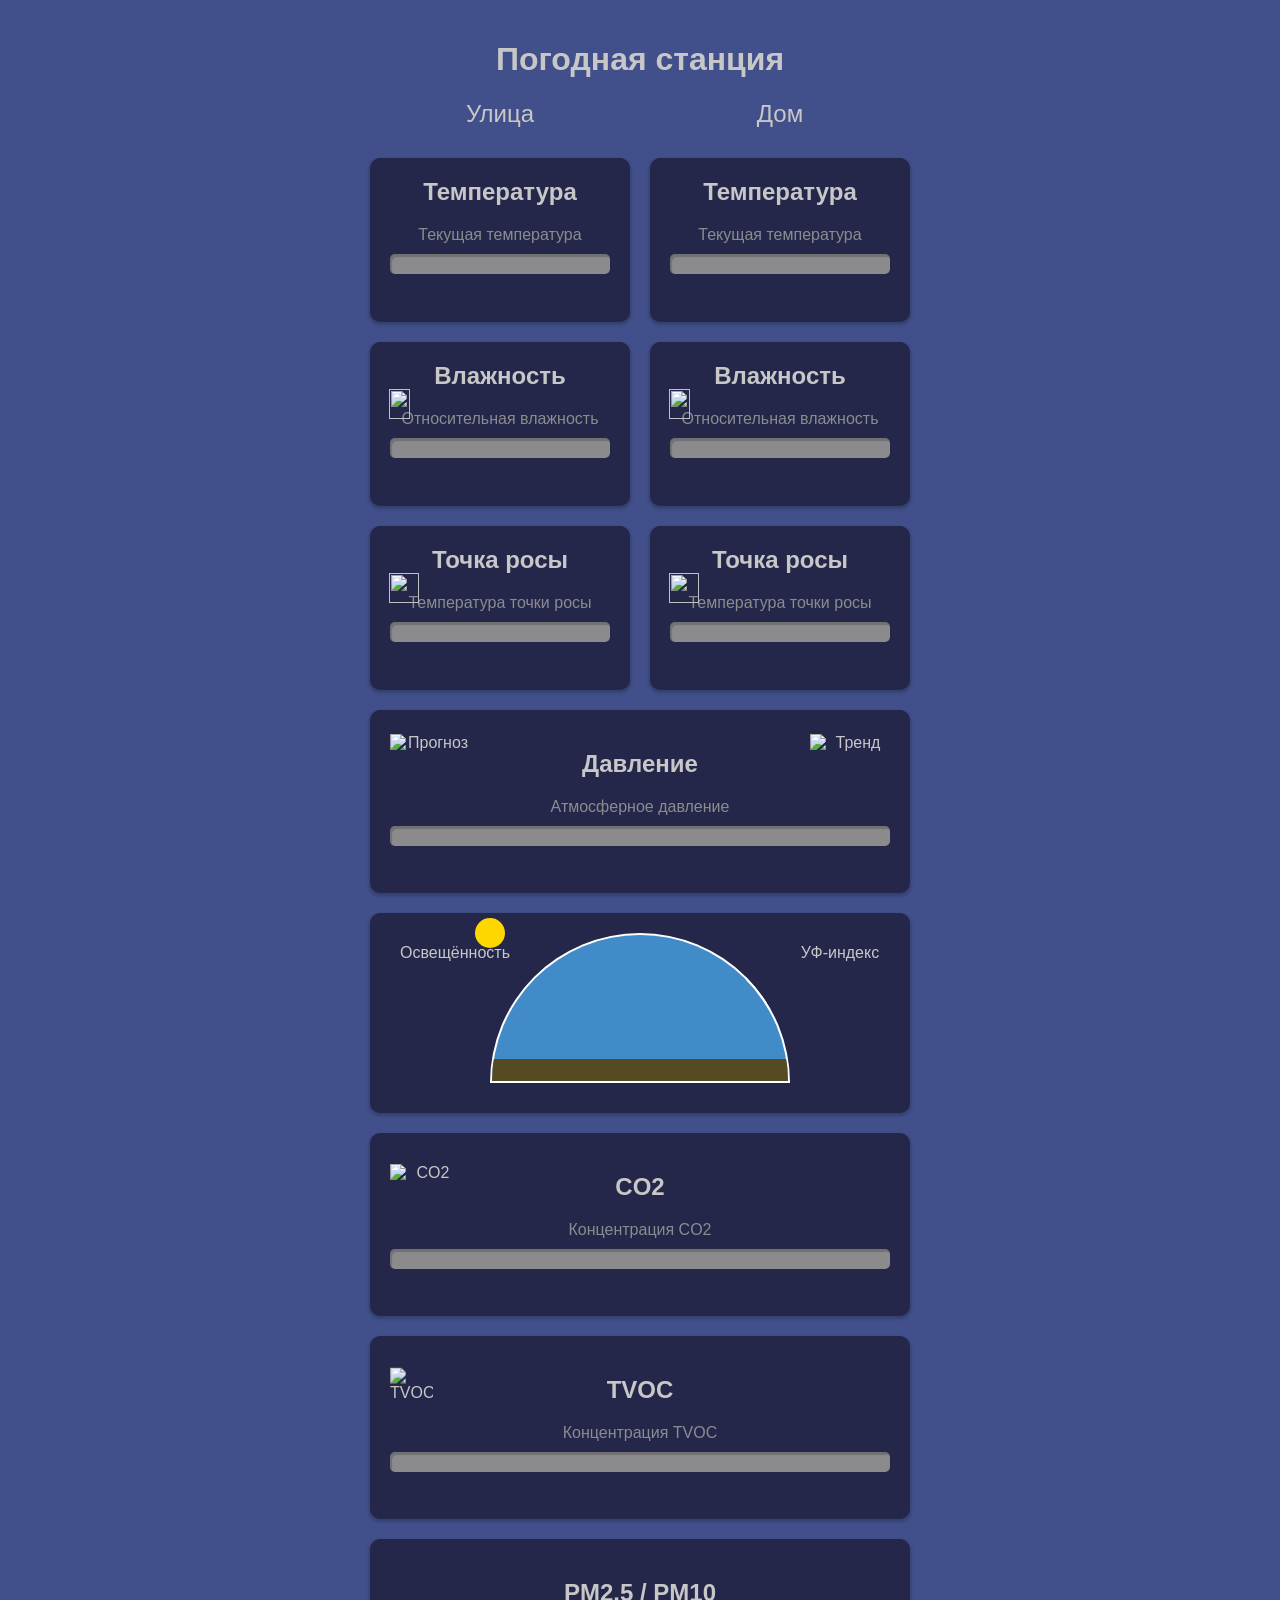
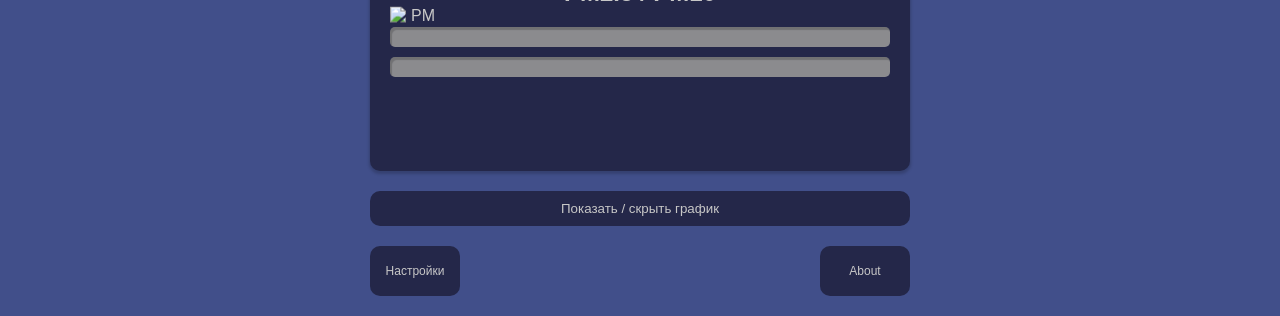
==== data/index.html @ 2220c4e9 "Add PM2.5/PM10 widget and update data handling in index.html and script.js; update .gitignore and ad" ====
<!DOCTYPE html>
<html lang="ru">
<meta charset="UTF-8">
<head>
    <title>ESP32 Dashboard</title>
    <style>
        body {
            font-family: sans-serif;
            color: #c7c7c7;
            background-color: #414f8a;
            display: flex;
            flex-direction: column;
            align-items: center;
            margin: 0;
            padding: 20px;
        }

        /* ── Основная сетка ─────────────────────────────────── */
        .container {
            display: grid;
            grid-template-columns: repeat(2, 1fr);
            grid-gap: 20px;
            max-width: 800px;
        }

        .widget-title {
            grid-column: span 1;
            text-align: center;
            font-size: 24px;
            margin-bottom: 10px;
        }

        /* ── Виджет (маленький, 2 колонки) ─────────────────── */
        .widget {
            width: 220px;
            height: 124px;
            position: relative;
            background-color: #242749;
            color: #c7c7c7;
            border-radius: 10px;
            padding: 20px;
            box-shadow: 0 2px 3px 1px rgba(0, 0, 0, 0.185);
            text-align: center;
            transition: background-color 0.3s ease;
        }

        .widget::before {
            content: "";
            position: absolute;
            left: 0;
            top: 0;
            width: 4px;
            height: 100%;
            background: var(--left-border-color, transparent);
            border-radius: 10px 0 0 10px;
        }

        .widget:hover { background-color: #575eac; }

        /* ── Иконки в виджетах (классы вместо дублирующихся id) */
        .temperature-icon {
            position: absolute;
            left: 19px; top: 38%;
            transform: translateY(-50%);
            width: 13px; height: 30px;
        }

        .humidity-icon {
            position: absolute;
            left: 19px; top: 38%;
            transform: translateY(-50%);
            width: 21px; height: 30px;
        }

        .dew-point-icon {
            position: absolute;
            left: 19px; top: 38%;
            transform: translateY(-50%);
            width: 30px; height: 30px;
        }

        /* ── Виджет давления и прогноза (широкий, 2 колонки) ── */
        .pressure-widget {
            width: 500px;
            height: 143px;
            grid-column: span 2;
            position: relative;
            background-color: #242749;
            color: #c7c7c7;
            border-radius: 10px;
            padding: 20px;
            box-shadow: 0 2px 3px 1px rgba(0, 0, 0, 0.185);
            text-align: center;
            transition: background-color 0.3s ease;
        }

        .pressure-widget:hover { background-color: #575eac; }

        .pressure-widget-tall {
            width: 500px;
            height: 192px;
            grid-column: span 2;
            position: relative;
            background-color: #242749;
            color: #c7c7c7;
            border-radius: 10px;
            padding: 20px;
            box-shadow: 0 2px 3px 1px rgba(0, 0, 0, 0.185);
            text-align: center;
            transition: background-color 0.3s ease;
        }

        .pressure-widget-tall:hover { background-color: #575eac; }

        #weatherIcon {
            position: absolute;
            left: 20px; top: 35%;
            transform: translateY(-50%);
            width: 80px; height: 80px;
        }

        #trendIcon {
            position: absolute;
            right: 20px; top: 35%;
            transform: translateY(-50%);
            width: 80px; height: 80px;
        }

        #CO2Icon {
            position: absolute;
            left: 20px; top: 41%;
            transform: translateY(-55%);
            width: 70px; height: 80px;
        }

        #TVOCIcon {
            position: absolute;
            left: 20px; top: 41%;
            transform: translateY(-55%);
            width: 43px; height: 79px;
        }

        #PMIcon {
            position: absolute;
            left: 20px; top: 41%;
            transform: translateY(-55%);
            width: 50px; height: 50px;
        }

        .widget h2 { margin-top: 0; }

        .value {
            font-size: 24px;
            font-weight: bold;
            margin-top: 10px;
        }

        .label {
            color: #979797e5;
            margin-bottom: 10px;
        }

        /* ── График Grafana ─────────────────────────────────── */
        #toggleGraphButton {
            width: 540px;
            height: 35px;
            border-radius: 10px;
            grid-column: span 2;
            background-color: #242749;
            cursor: pointer;
            border: none;
            padding: 10px 20px;
            transition: background-color 0.3s ease;
            color: #c7c7c7;
        }

        #toggleGraphButton:hover { background-color: #575eac; }

        #chartContainer {
            grid-column: span 2;
            margin-top: 20px;
        }

        iframe {
            background-color: #242749;
            border-radius: 10px;
            padding: 10px;
            box-shadow: 0 2px 3px 1px rgba(0, 0, 0, 0.185);
        }

        /* ── Индикаторная полоса ────────────────────────────── */
        .progress-bar {
            width: 100%;
            height: 20px;
            background-color: #979797e5;
            border-radius: 5px;
            overflow: hidden;
            box-shadow: inset 2px 3px 1px 0px rgba(0, 0, 0, 0.185);
            margin-top: 10px;
        }

        .progress-bar-fill {
            height: 100%;
            border-radius: 5px;
            transition: width 0.3s ease, background-color 0.3s ease;
        }

        /* ── Кнопки навигации ───────────────────────────────── */
        .nav-button {
            width: 90px;
            height: 50px;
            border-radius: 10px;
            border: none;
            outline: none;
            background-color: #242749;
            color: #c7c7c7;
            padding: 15px;
            font-size: 12px;
            text-align: center;
            cursor: pointer;
            transition: background-color 0.3s ease;
        }

        .nav-button:hover { background-color: #575eac; }

        /* ── Виджет восхода/заката ──────────────────────────── */
        .sunset-widget {
            width: 500px;
            height: auto;
            margin: 0 auto;
            grid-column: span 2;
            background-color: #242749;
            color: #c7c7c7;
            border-radius: 10px;
            padding: 20px;
            box-shadow: 0 2px 3px 1px rgba(0, 0, 0, 0.185);
            transition: background-color 0.3s ease;
            display: flex;
            flex-direction: column;
            justify-content: space-between;
            align-items: center;
        }

        .sunset-widget:hover { background-color: #575eac; }

        .top-row {
            position: relative;
            width: 300px;
            height: 150px;
            margin-bottom: 10px;
        }

        .sunrise-label, .sunset-label {
            position: absolute;
            top: 50%;
            transform: translateY(-50%);
            font-size: 16px;
            width: 60px;
            text-align: center;
        }

        .sunrise-label { left: -90px; top: 137px; }
        .sunset-label  { right: -90px; top: 137px; }

        #sunArcWrapper {
            position: absolute;
            left: 50%;
            top: 0;
            transform: translateX(-50%);
            width: 300px;
            height: 150px;
            overflow: visible;
        }

        #sunArc {
            position: absolute;
            top: 0; left: 0;
            width: 300px;
            height: 150px;
            border-top-left-radius: 150px;
            border-top-right-radius: 150px;
            border: 2px solid #fff;
            background-color: #428bc9;
            box-sizing: border-box;
            overflow: hidden;
        }

        .horizon {
            position: absolute;
            bottom: 0; left: 0;
            width: 100%; height: 15%;
            background: #554a22;
        }

        #sun {
            position: absolute;
            width: 30px; height: 30px;
            border-radius: 50%;
            background: gold;
            transform: translate(-50%, -50%);
        }

        .bottom-row {
            text-align: center;
            font-size: 16px;
        }

        .lux-data, .uv-data {
            position: absolute;
            top: 50%;
            transform: translateY(-50%);
            font-size: 16px;
            width: 80px;
            text-align: center;
        }

        .lux-data { left: -90px; top: 20px; }
        .uv-data  { right: -90px; top: 20px; }
    </style>
</head>

<body>
    <h1>Погодная станция</h1>
    <div class="container">

        <!-- Заголовки колонок -->
        <div class="widget-title">Улица</div>
        <div class="widget-title">Дом</div>

        <!-- Температура -->
        <div class="widget" id="outdoorTempWidget">
            <img class="temperature-icon" src="/temperature.png" alt="">
            <h2>Температура</h2>
            <div class="value" id="temperature"></div>
            <div class="label">Текущая температура</div>
            <div class="progress-bar">
                <div class="progress-bar-fill" id="temperatureBar"></div>
            </div>
        </div>
        <div class="widget">
            <img class="temperature-icon" src="/temperature.png" alt="">
            <h2>Температура</h2>
            <div class="value" id="homeTemp"></div>
            <div class="label">Текущая температура</div>
            <div class="progress-bar">
                <div class="progress-bar-fill" id="homeTempBar"></div>
            </div>
        </div>

        <!-- Влажность -->
        <div class="widget" id="outdoorHumWidget">
            <img class="humidity-icon" src="/humidity.png" alt="">
            <h2>Влажность</h2>
            <div class="value" id="humidity"></div>
            <div class="label">Относительная влажность</div>
            <div class="progress-bar">
                <div class="progress-bar-fill" id="humidityBar"></div>
            </div>
        </div>
        <div class="widget">
            <img class="humidity-icon" src="/humidity.png" alt="">
            <h2>Влажность</h2>
            <div class="value" id="homeHum"></div>
            <div class="label">Относительная влажность</div>
            <div class="progress-bar">
                <div class="progress-bar-fill" id="homeHumBar"></div>
            </div>
        </div>

        <!-- Точка росы -->
        <div class="widget">
            <img class="dew-point-icon" src="/dew_point.png" alt="">
            <h2>Точка росы</h2>
            <div class="value" id="dewPoint"></div>
            <div class="label">Температура точки росы</div>
            <div class="progress-bar">
                <div class="progress-bar-fill" id="dewPointBar"></div>
            </div>
        </div>
        <div class="widget">
            <img class="dew-point-icon" src="/dew_point.png" alt="">
            <h2>Точка росы</h2>
            <div class="value" id="homeDP"></div>
            <div class="label">Температура точки росы</div>
            <div class="progress-bar">
                <div class="progress-bar-fill" id="homeDPBar"></div>
            </div>
        </div>

        <!-- Давление + прогноз -->
        <div class="pressure-widget">
            <img id="weatherIcon" src="/transparent.png" alt="Прогноз">
            <img id="trendIcon"   src="/transparent.png" alt="Тренд">
            <h2>Давление</h2>
            <div class="value" id="pressure"></div>
            <div class="label">Атмосферное давление</div>
            <div class="progress-bar">
                <div class="progress-bar-fill" id="pressureBar"></div>
            </div>
        </div>

        <!-- Восход/Закат + освещённость + УФ -->
        <div class="sunset-widget">
            <div class="top-row">
                <div class="lux-data">
                    <div>Освещённость</div>
                    <div id="LUX"></div>
                </div>
                <div class="uv-data">
                    <div>УФ-индекс</div>
                    <div id="UV"></div>
                </div>
                <div class="sunrise-label" id="sunriseLabel"></div>
                <div id="sunArcWrapper">
                    <div id="sunArc">
                        <div class="horizon"></div>
                    </div>
                    <div id="sun"></div>
                </div>
                <div class="sunset-label" id="sunsetLabel"></div>
            </div>
            <div class="bottom-row">
                <div id="currentDateTime"></div>
            </div>
        </div>

        <!-- CO2 -->
        <div class="pressure-widget">
            <img id="CO2Icon" src="/CO2_green.png" alt="CO2">
            <h2>CO2</h2>
            <div class="value" id="CO2"></div>
            <div class="label">Концентрация CO2</div>
            <div class="progress-bar">
                <div class="progress-bar-fill" id="CO2Bar"></div>
            </div>
        </div>

        <!-- TVOC -->
        <div class="pressure-widget">
            <img id="TVOCIcon" src="/TVOC.png" alt="TVOC">
            <h2>TVOC</h2>
            <div class="value" id="TVOC"></div>
            <div class="label">Концентрация TVOC</div>
            <div class="progress-bar">
                <div class="progress-bar-fill" id="TVOCBar"></div>
            </div>
        </div>

        <!-- PM2.5 / PM10 -->
        <div class="pressure-widget-tall">
            <img id="PMIcon" src="/pm.png" alt="PM">
            <h2>PM2.5 / PM10</h2>
            <div class="value" id="PM25"></div>
            <div class="progress-bar">
                <div class="progress-bar-fill" id="PM25Bar"></div>
            </div>
            <div class="value" id="PM10"></div>
            <div class="progress-bar">
                <div class="progress-bar-fill" id="PM10Bar"></div>
            </div>
        </div>

        <!-- График Grafana -->
        <button id="toggleGraphButton">Показать / скрыть график</button>
        <div id="chartContainer" style="display: none;">
            <iframe id="temperatureChart" width="520" height="900" frameborder="0"></iframe>
        </div>

        <!-- Навигация -->
        <form action="/admin" method="POST">
            <button type="submit" class="nav-button">Настройки</button>
        </form>
        <form action="/about" method="POST" style="justify-self: end;">
            <button type="submit" class="nav-button">About</button>
        </form>

    </div>

    <script src="/d3-local-maps.js"></script>
    <script src="/script.js"></script>
    <script src="/sunset.js"></script>
</body>
</html>
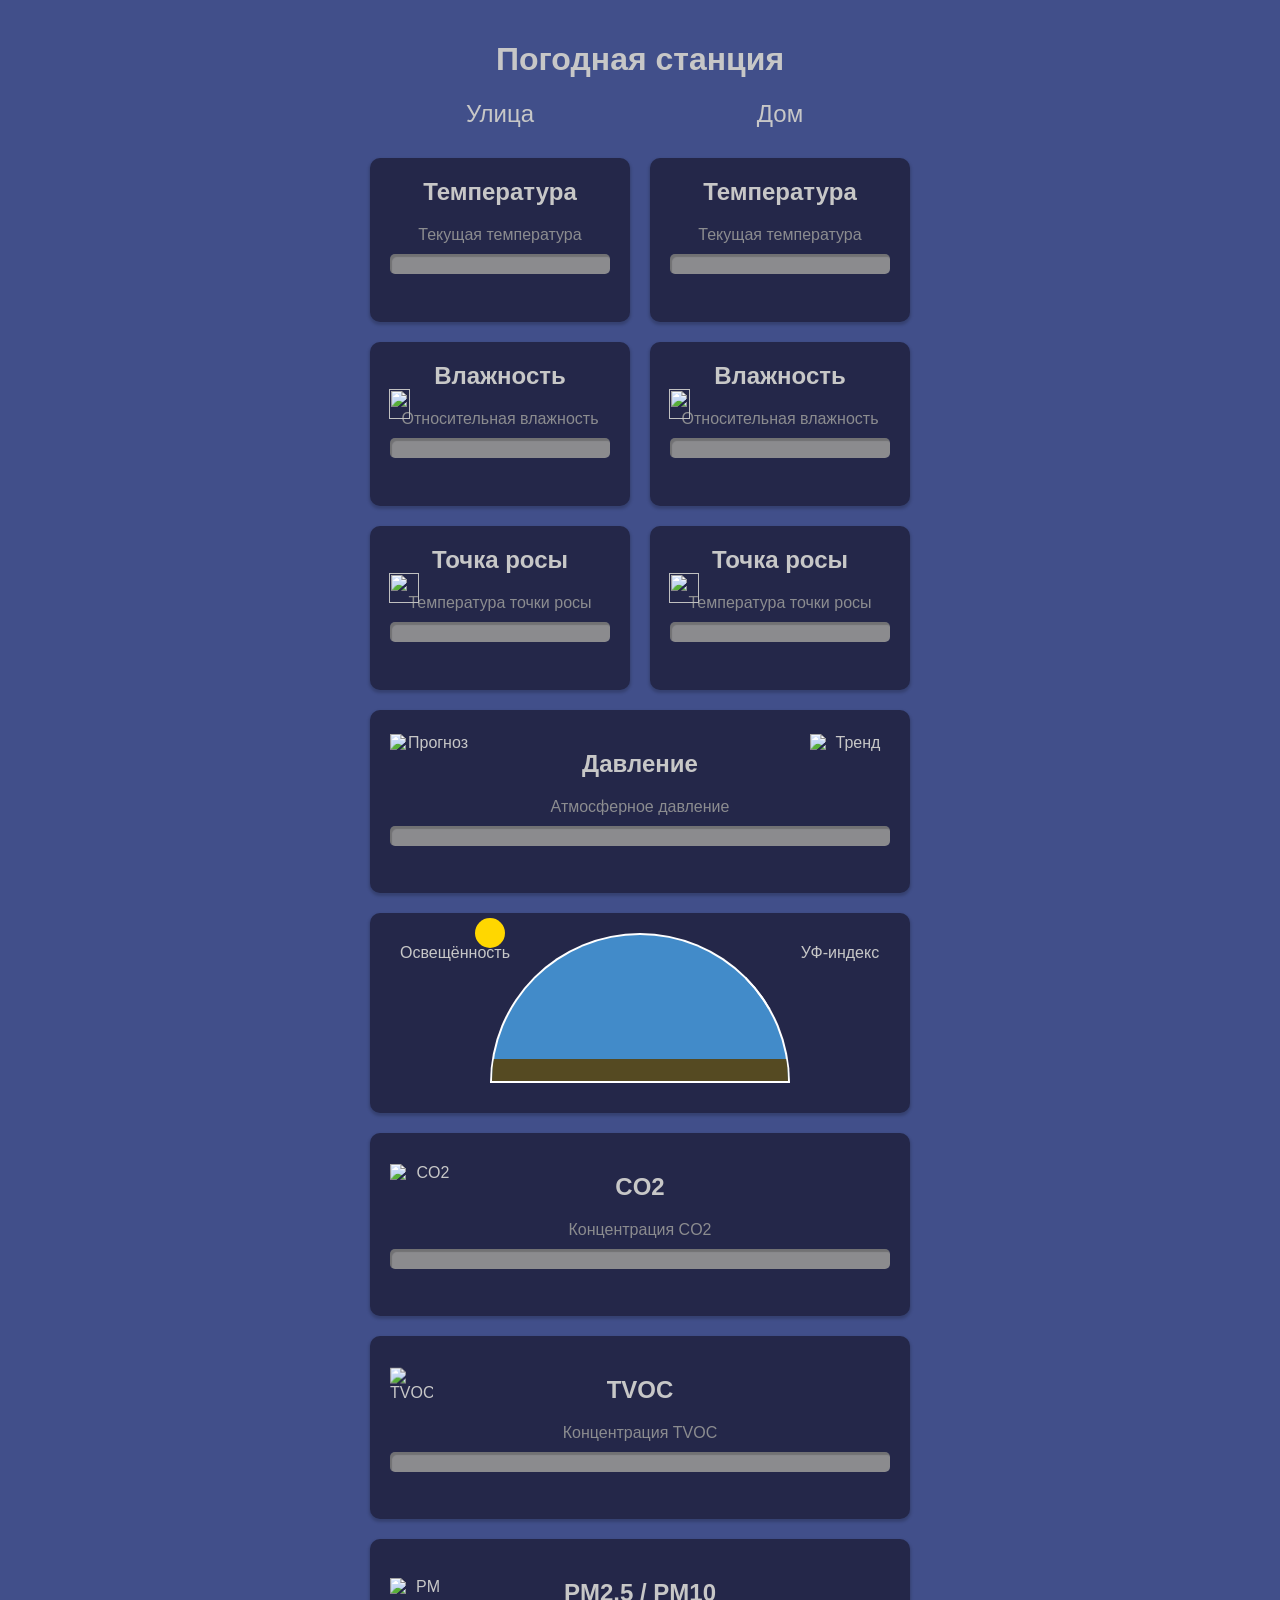
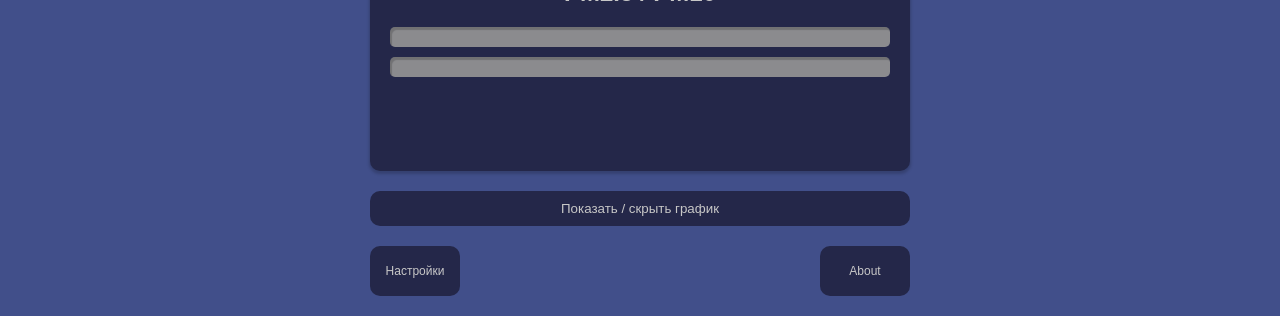
==== commit c2d6ec05: "Update widget styles: add overflow hidden, adjust PM icon position and size" ====
--- a/data/index.html
+++ b/data/index.html
@@ -42,6 +42,7 @@
             box-shadow: 0 2px 3px 1px rgba(0, 0, 0, 0.185);
             text-align: center;
             transition: background-color 0.3s ease;
+            overflow: hidden;
         }
 
         .widget::before {
@@ -52,7 +53,13 @@
             width: 4px;
             height: 100%;
             background: var(--left-border-color, transparent);
-            border-radius: 10px 0 0 10px;
+            mask: linear-gradient(
+                to bottom,
+                transparent 0px,
+                black 10px,
+                black calc(100% - 10px),
+                transparent 100%
+            );
         }
 
         .widget:hover { background-color: #575eac; }
@@ -96,6 +103,7 @@
 
         .pressure-widget:hover { background-color: #575eac; }
 
+        /* ── Виджет PM2.5 / PM10 (высокий, 2 колонки) ───────── */
         .pressure-widget-tall {
             width: 500px;
             height: 192px;
@@ -142,9 +150,9 @@
 
         #PMIcon {
             position: absolute;
-            left: 20px; top: 41%;
+            left: 20px; top: 31%;
             transform: translateY(-55%);
-            width: 50px; height: 50px;
+            width: 60px; height: 60px;
         }
 
         .widget h2 { margin-top: 0; }
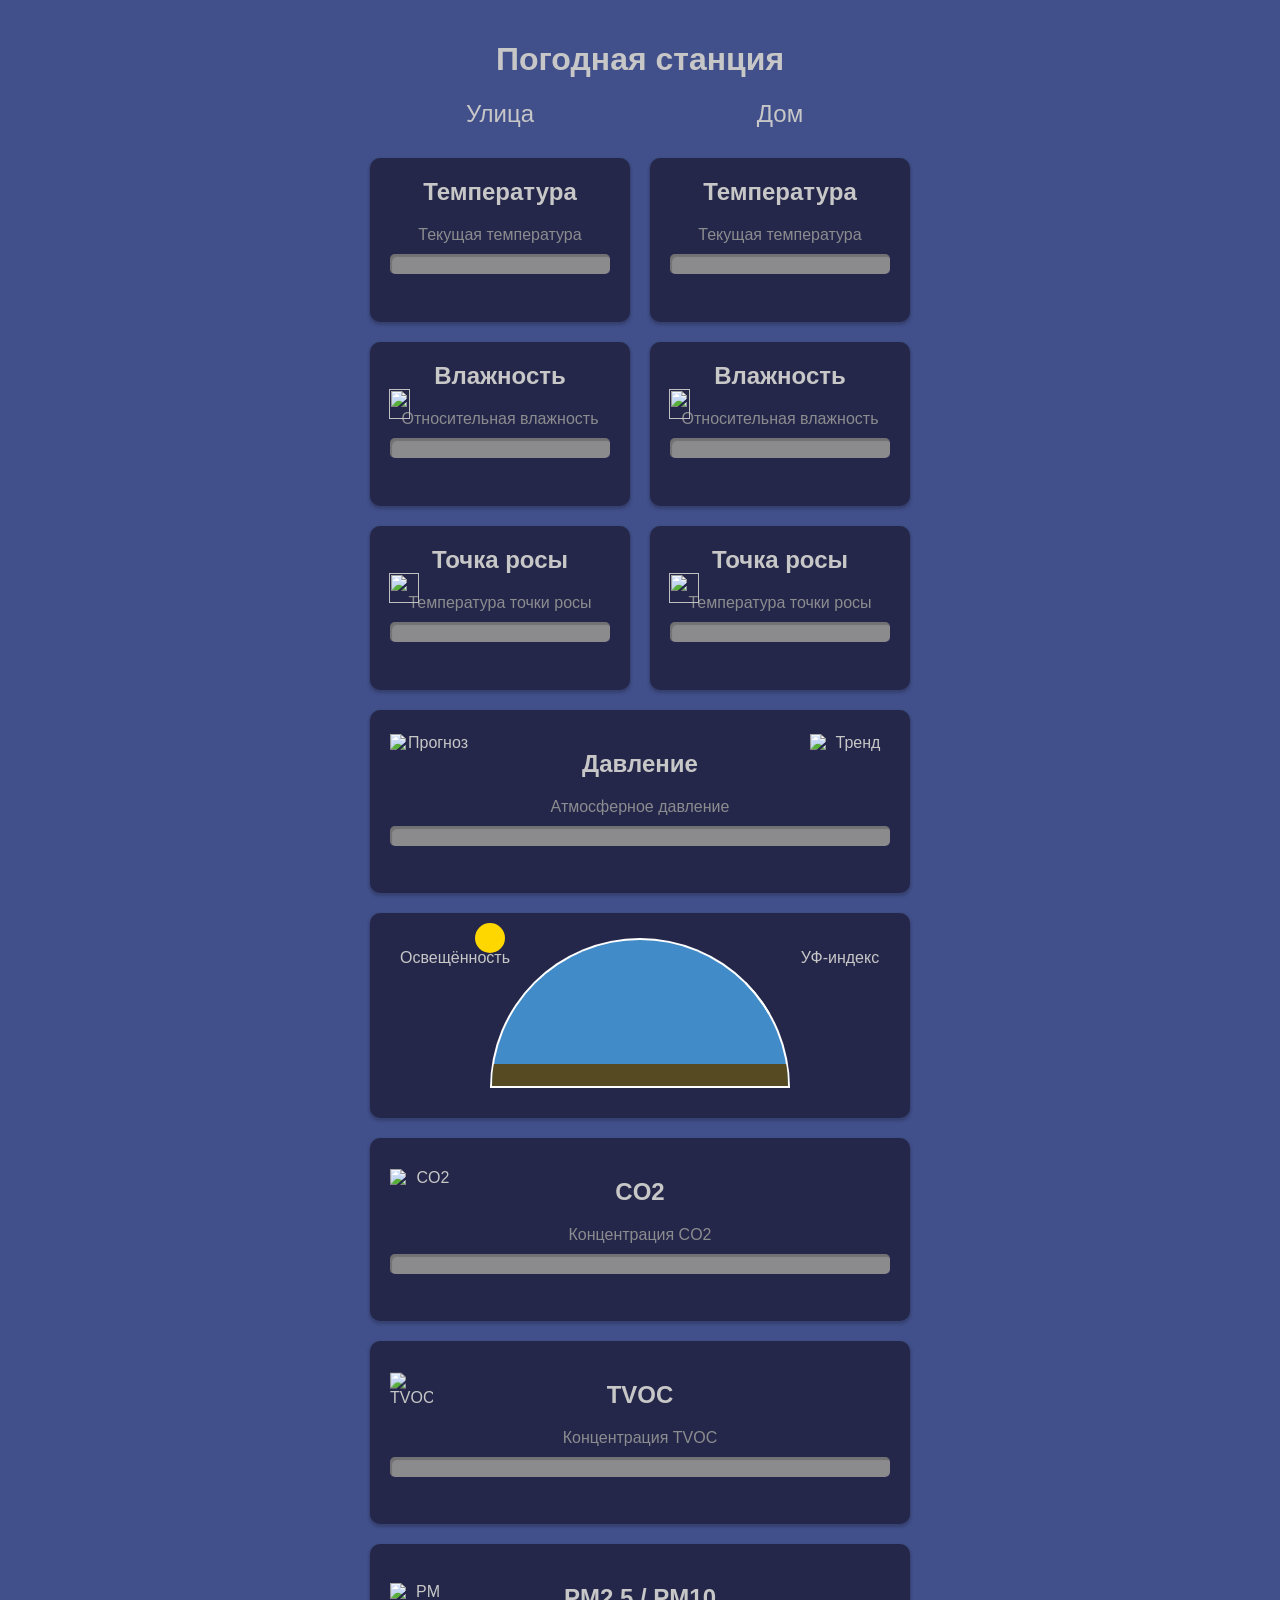
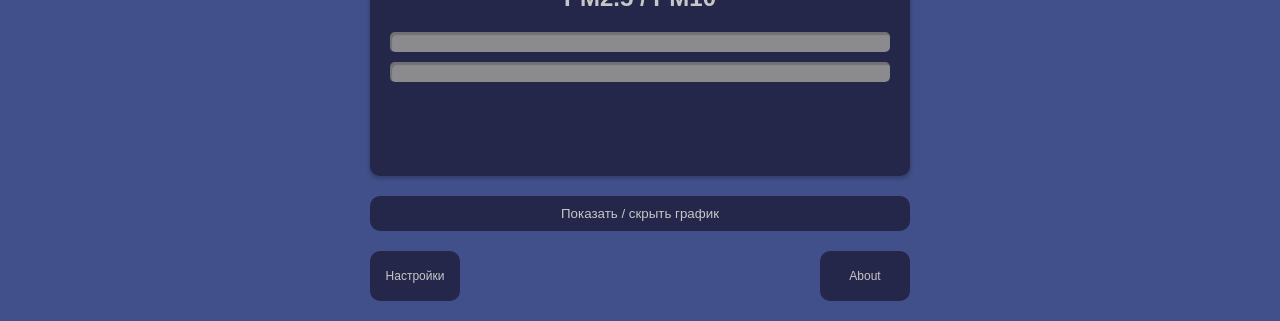
==== commit 02532875: "Add feature: implement solar elevation and solar noon calculations, update WebSocket data" ====
--- a/data/index.html
+++ b/data/index.html
@@ -306,6 +306,25 @@
             border-radius: 50%;
             background: gold;
             transform: translate(-50%, -50%);
+            display: flex;
+            align-items: center;
+            justify-content: center;
+        }
+
+        #sunElevation {
+            font-size: 9px;
+            font-weight: bold;
+            color: #333;
+            text-align: center;
+            line-height: 1;
+            pointer-events: none;
+        }
+
+        .solar-noon-label {
+            text-align: center;
+            font-size: 14px;
+            color: #ffd700;
+            margin-bottom: 5px;
         }
 
         .bottom-row {
@@ -409,6 +428,7 @@
 
         <!-- Восход/Закат + освещённость + УФ -->
         <div class="sunset-widget">
+            <div class="solar-noon-label" id="solarNoonLabel"></div>
             <div class="top-row">
                 <div class="lux-data">
                     <div>Освещённость</div>
@@ -423,7 +443,9 @@
                     <div id="sunArc">
                         <div class="horizon"></div>
                     </div>
-                    <div id="sun"></div>
+                    <div id="sun">
+                        <span id="sunElevation"></span>
+                    </div>
                 </div>
                 <div class="sunset-label" id="sunsetLabel"></div>
             </div>
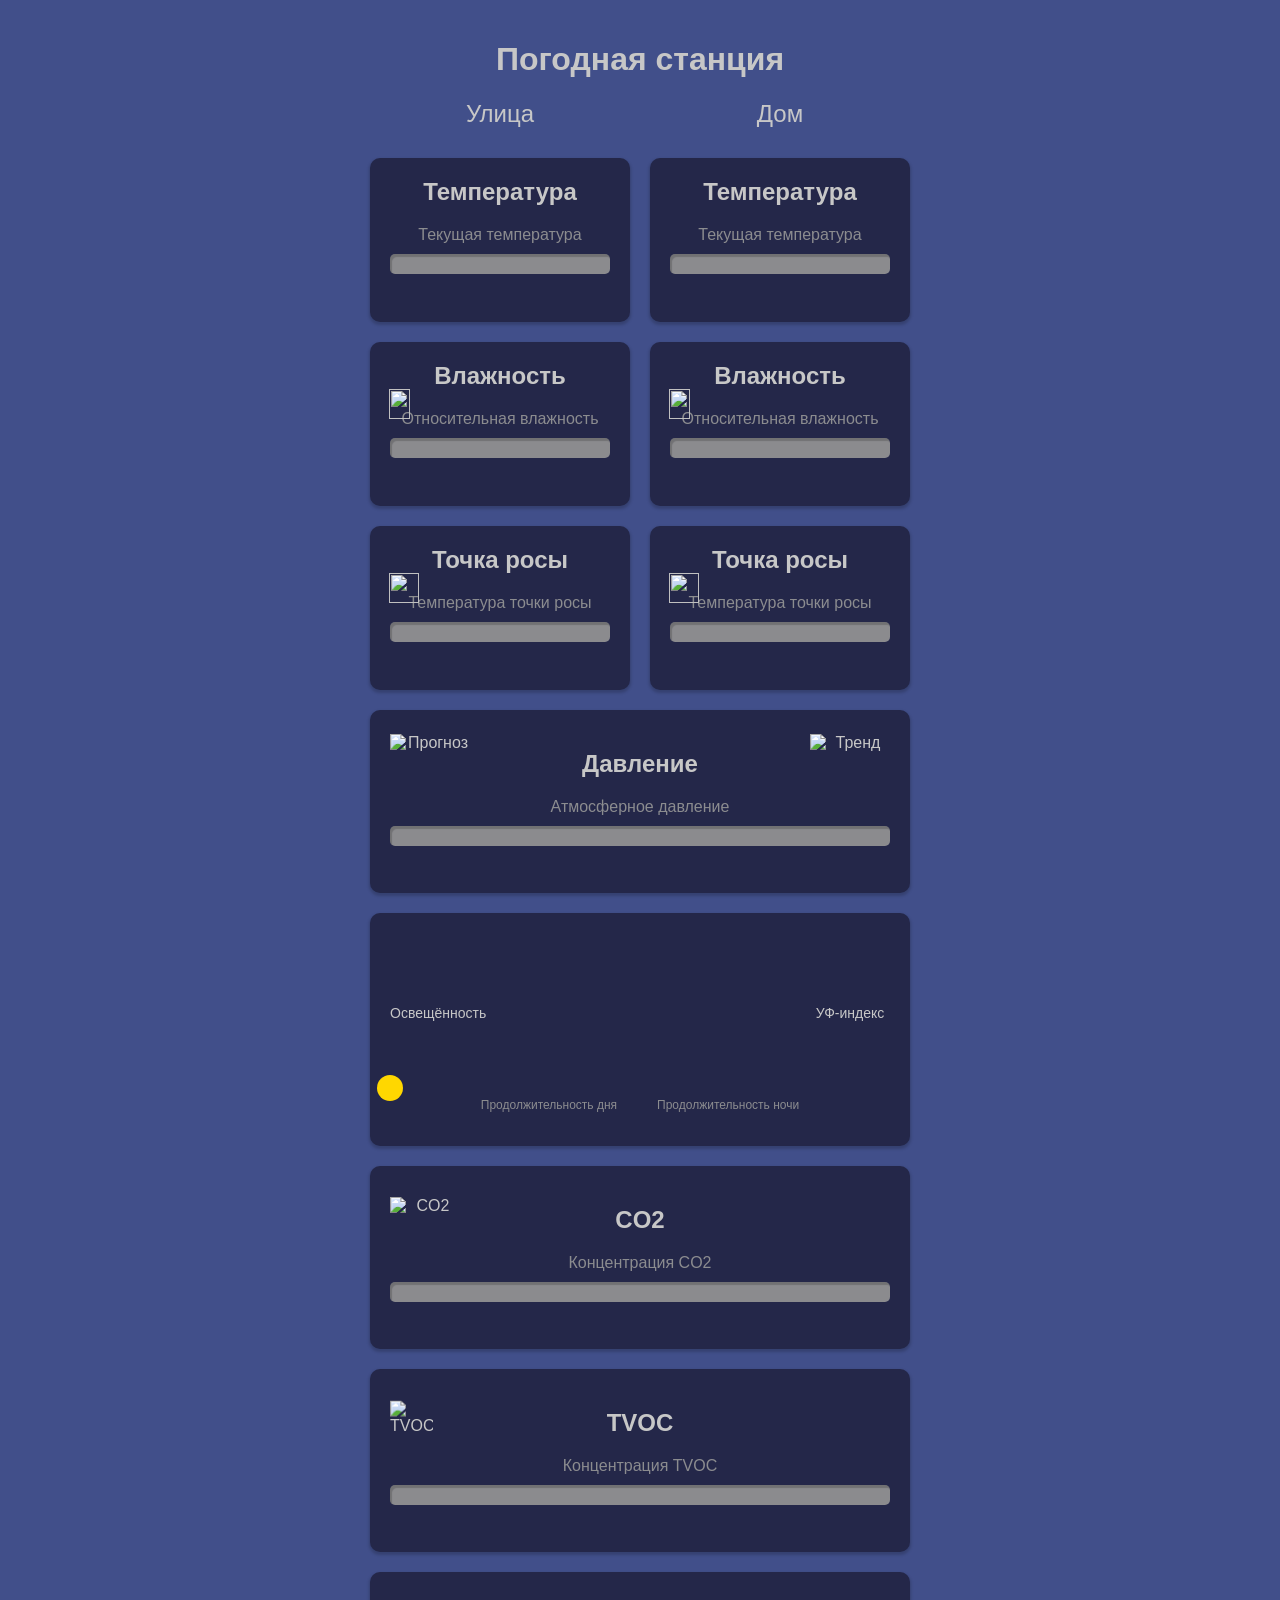
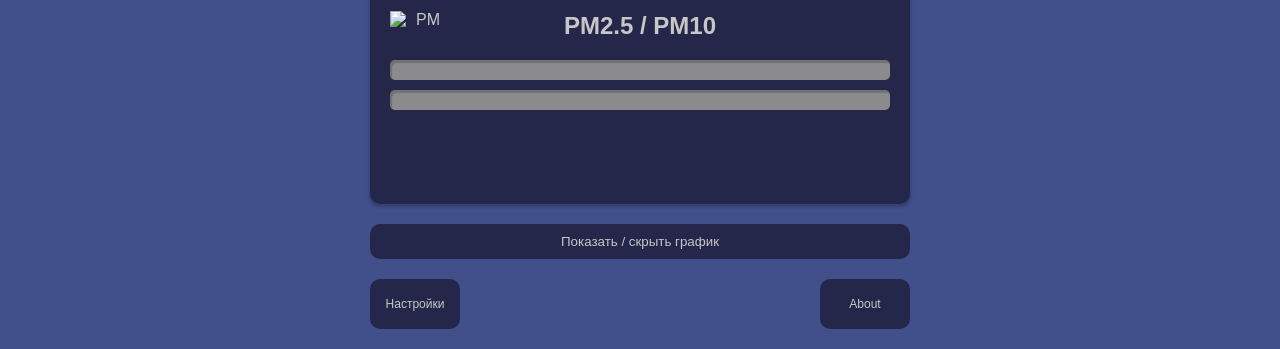
==== commit 4817f66f: "feat(sunset-widget): canvas-based 24h sun path visualization - Replace CSS semicircle arc with canva" ====
--- a/data/index.html
+++ b/data/index.html
@@ -253,62 +253,27 @@
 
         .top-row {
             position: relative;
-            width: 300px;
+            width: 100%;
             height: 150px;
-            margin-bottom: 10px;
-        }
-
-        .sunrise-label, .sunset-label {
-            position: absolute;
-            top: 50%;
-            transform: translateY(-50%);
-            font-size: 16px;
-            width: 60px;
-            text-align: center;
-        }
-
-        .sunrise-label { left: -90px; top: 137px; }
-        .sunset-label  { right: -90px; top: 137px; }
-
-        #sunArcWrapper {
-            position: absolute;
-            left: 50%;
-            top: 0;
-            transform: translateX(-50%);
-            width: 300px;
+            margin-bottom: 4px;
+        }
+
+        #sunCanvas {
+            width: 100%;
             height: 150px;
-            overflow: visible;
-        }
-
-        #sunArc {
-            position: absolute;
-            top: 0; left: 0;
-            width: 300px;
-            height: 150px;
-            border-top-left-radius: 150px;
-            border-top-right-radius: 150px;
-            border: 2px solid #fff;
-            background-color: #428bc9;
-            box-sizing: border-box;
-            overflow: hidden;
-        }
-
-        .horizon {
-            position: absolute;
-            bottom: 0; left: 0;
-            width: 100%; height: 15%;
-            background: #554a22;
+            display: block;
         }
 
         #sun {
             position: absolute;
-            width: 30px; height: 30px;
+            width: 26px; height: 26px;
             border-radius: 50%;
             background: gold;
             transform: translate(-50%, -50%);
             display: flex;
             align-items: center;
             justify-content: center;
+            pointer-events: none;
         }
 
         #sunElevation {
@@ -320,6 +285,18 @@
             pointer-events: none;
         }
 
+        .lux-data, .uv-data {
+            position: absolute;
+            top: 50%;
+            transform: translateY(-50%);
+            font-size: 14px;
+            width: 80px;
+            text-align: center;
+        }
+
+        .lux-data { left: 0; }
+        .uv-data  { right: 0; }
+
         .solar-noon-label {
             text-align: center;
             font-size: 14px;
@@ -327,22 +304,40 @@
             margin-bottom: 5px;
         }
 
+        .day-info {
+            display: flex;
+            gap: 40px;
+            justify-content: center;
+            margin: 6px 0;
+        }
+
+        .day-info-label {
+            font-size: 12px;
+            color: #979797e5;
+            text-align: center;
+        }
+
+        #dayLength, #nightLength {
+            font-size: 14px;
+            text-align: center;
+        }
+
+        .sun-row {
+            display: flex;
+            justify-content: space-between;
+            width: 100%;
+            margin: 4px 0;
+        }
+
+        .sunrise-label, .sunset-label {
+            font-size: 14px;
+            text-align: center;
+        }
+
         .bottom-row {
             text-align: center;
-            font-size: 16px;
-        }
-
-        .lux-data, .uv-data {
-            position: absolute;
-            top: 50%;
-            transform: translateY(-50%);
-            font-size: 16px;
-            width: 80px;
-            text-align: center;
-        }
-
-        .lux-data { left: -90px; top: 20px; }
-        .uv-data  { right: -90px; top: 20px; }
+            font-size: 14px;
+        }
     </style>
 </head>
 
@@ -438,15 +433,23 @@
                     <div>УФ-индекс</div>
                     <div id="UV"></div>
                 </div>
+                <canvas id="sunCanvas"></canvas>
+                <div id="sun">
+                    <span id="sunElevation"></span>
+                </div>
+            </div>
+            <div class="day-info">
+                <div>
+                    <div class="day-info-label">Продолжительность дня</div>
+                    <div id="dayLength"></div>
+                </div>
+                <div>
+                    <div class="day-info-label">Продолжительность ночи</div>
+                    <div id="nightLength"></div>
+                </div>
+            </div>
+            <div class="sun-row">
                 <div class="sunrise-label" id="sunriseLabel"></div>
-                <div id="sunArcWrapper">
-                    <div id="sunArc">
-                        <div class="horizon"></div>
-                    </div>
-                    <div id="sun">
-                        <span id="sunElevation"></span>
-                    </div>
-                </div>
                 <div class="sunset-label" id="sunsetLabel"></div>
             </div>
             <div class="bottom-row">
@@ -508,6 +511,6 @@
 
     <script src="/d3-local-maps.js"></script>
     <script src="/script.js"></script>
-    <script src="/sunset.js"></script>
+    <script src="/sunset.js?v=2"></script>
 </body>
 </html>
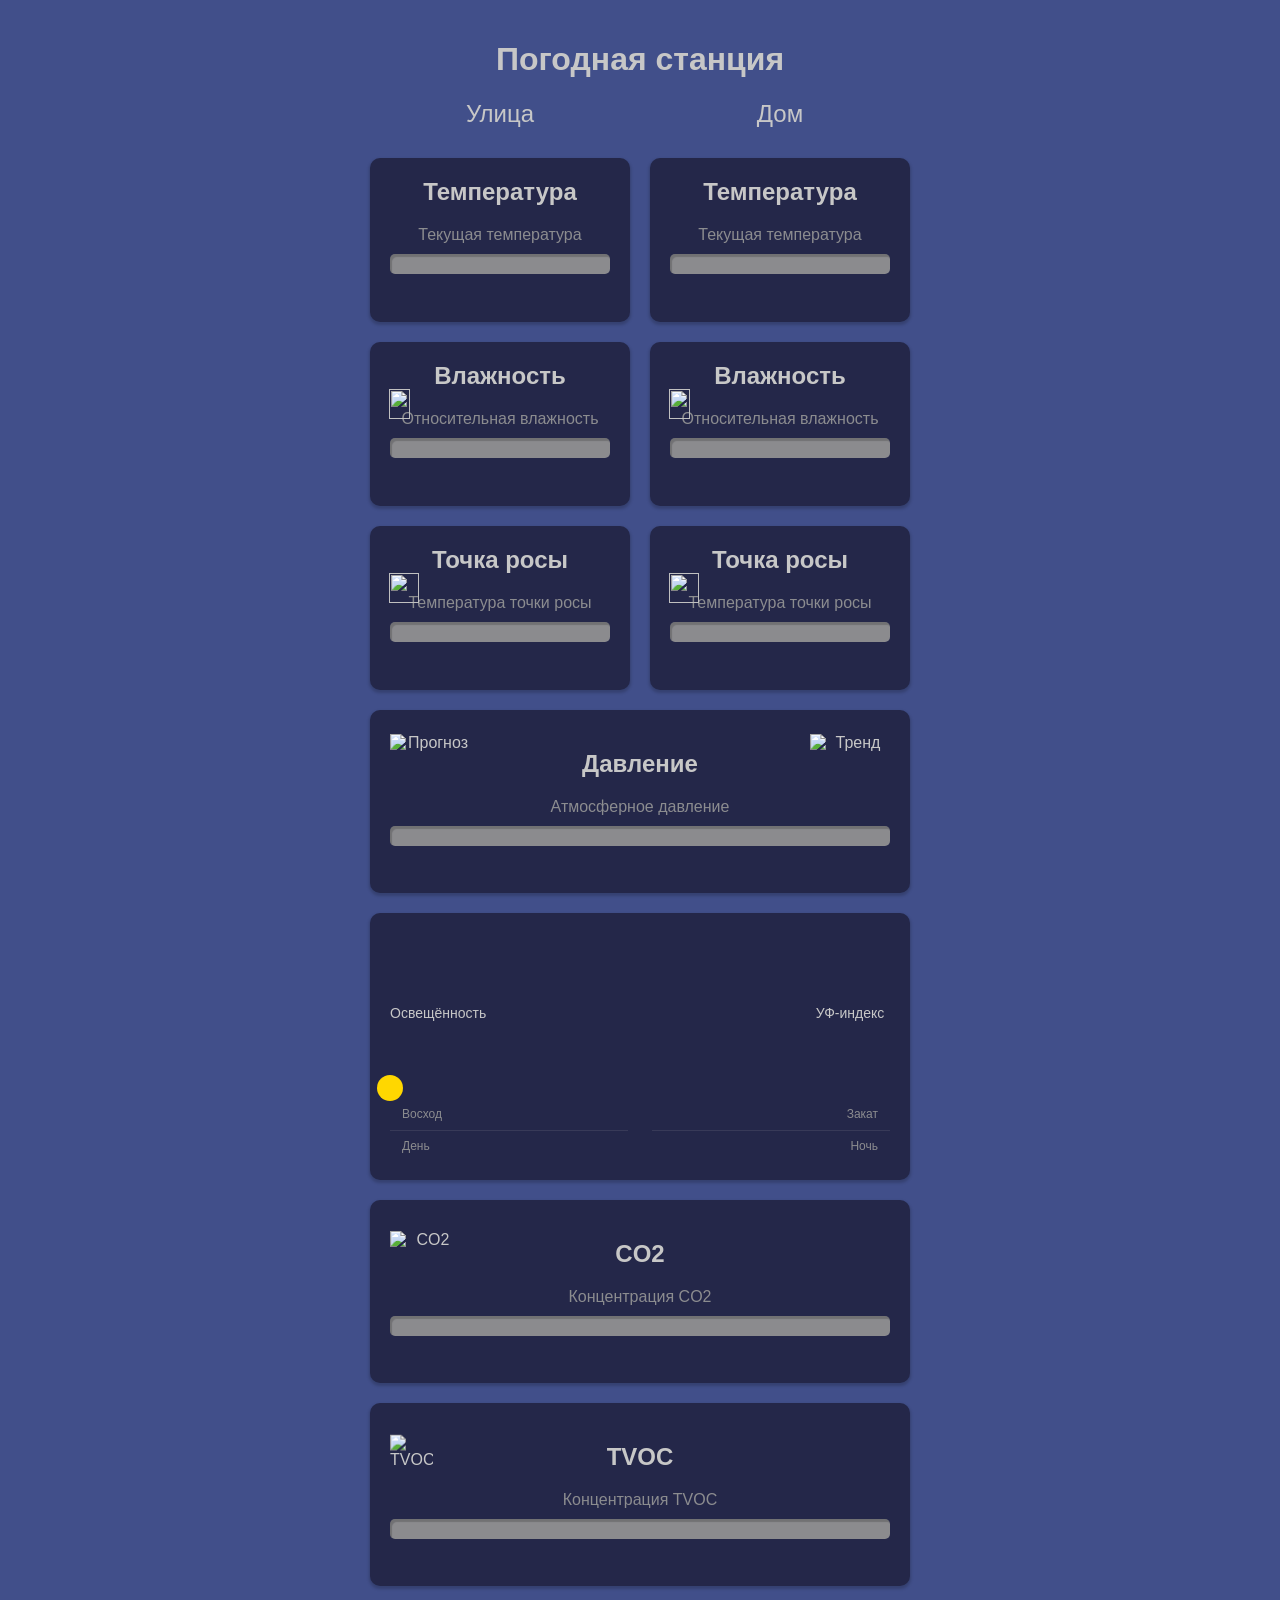
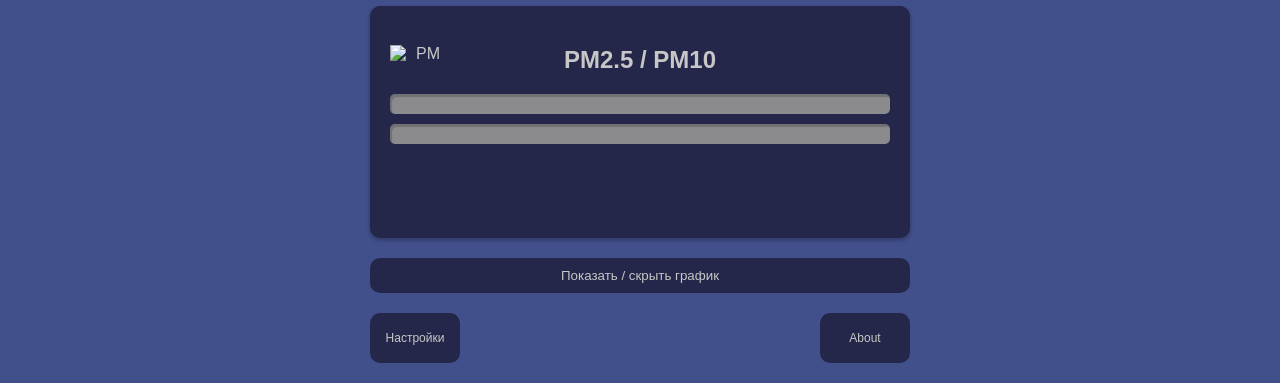
==== commit 0a183633: "fix: align sun widget time columns" ====
--- a/data/index.html
+++ b/data/index.html
@@ -304,34 +304,41 @@
             margin-bottom: 5px;
         }
 
-        .day-info {
-            display: flex;
-            gap: 40px;
-            justify-content: center;
-            margin: 6px 0;
-        }
-
-        .day-info-label {
+        .sun-info {
+            display: grid;
+            grid-template-columns: 1fr 1fr;
+            gap: 24px;
+            width: 100%;
+            margin-top: 8px;
+        }
+
+        .sun-info-column {
+            min-width: 0;
+        }
+
+        .sun-info-column:last-child {
+            text-align: right;
+        }
+
+        .sun-info-item {
+            padding: 7px 12px 5px;
+        }
+
+        .sun-info-item + .sun-info-item {
+            border-top: 1px solid rgba(199, 199, 199, 0.12);
+            margin-top: 2px;
+            padding-top: 8px;
+        }
+
+        .sun-info-label {
+            color: #979797e5;
             font-size: 12px;
-            color: #979797e5;
-            text-align: center;
-        }
-
-        #dayLength, #nightLength {
+        }
+
+        .sun-info-value {
+            margin-top: 2px;
+            color: #c7c7c7;
             font-size: 14px;
-            text-align: center;
-        }
-
-        .sun-row {
-            display: flex;
-            justify-content: space-between;
-            width: 100%;
-            margin: 4px 0;
-        }
-
-        .sunrise-label, .sunset-label {
-            font-size: 14px;
-            text-align: center;
         }
 
         .bottom-row {
@@ -438,19 +445,27 @@
                     <span id="sunElevation"></span>
                 </div>
             </div>
-            <div class="day-info">
-                <div>
-                    <div class="day-info-label">Продолжительность дня</div>
-                    <div id="dayLength"></div>
+            <div class="sun-info">
+                <div class="sun-info-column">
+                    <div class="sun-info-item">
+                        <div class="sun-info-label">Восход</div>
+                        <div class="sun-info-value" id="sunriseLabel"></div>
+                    </div>
+                    <div class="sun-info-item">
+                        <div class="sun-info-label">День</div>
+                        <div class="sun-info-value" id="dayLength"></div>
+                    </div>
                 </div>
-                <div>
-                    <div class="day-info-label">Продолжительность ночи</div>
-                    <div id="nightLength"></div>
+                <div class="sun-info-column">
+                    <div class="sun-info-item">
+                        <div class="sun-info-label">Закат</div>
+                        <div class="sun-info-value" id="sunsetLabel"></div>
+                    </div>
+                    <div class="sun-info-item">
+                        <div class="sun-info-label">Ночь</div>
+                        <div class="sun-info-value" id="nightLength"></div>
+                    </div>
                 </div>
-            </div>
-            <div class="sun-row">
-                <div class="sunrise-label" id="sunriseLabel"></div>
-                <div class="sunset-label" id="sunsetLabel"></div>
             </div>
             <div class="bottom-row">
                 <div id="currentDateTime"></div>
@@ -511,6 +526,6 @@
 
     <script src="/d3-local-maps.js"></script>
     <script src="/script.js"></script>
-    <script src="/sunset.js?v=2"></script>
+    <script src="/sunset.js?v=5"></script>
 </body>
 </html>
